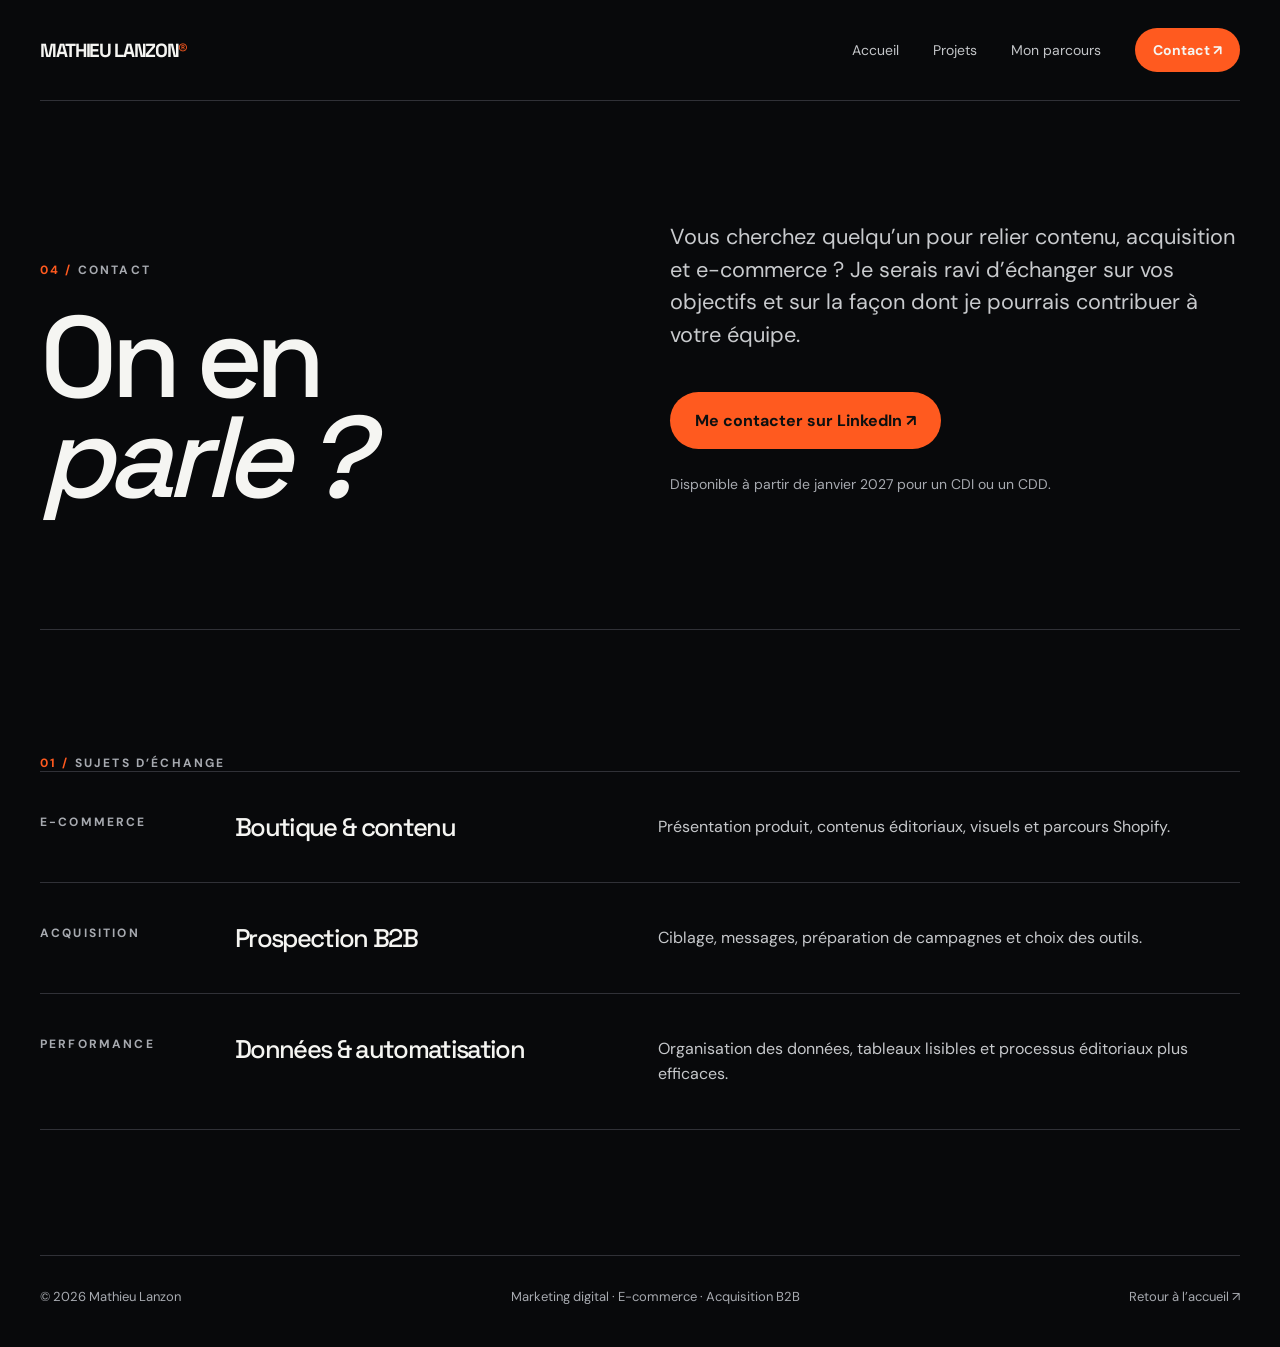
==== contact.html @ 125dd1b0 "Publier le portfolio de Mathieu Lanzon" ====
<!doctype html><html lang="fr"><head><meta charset="utf-8"><meta name="viewport" content="width=device-width,initial-scale=1"><meta name="theme-color" content="#08090b"><meta name="description" content="Contacter Mathieu Lanzon pour échanger autour du marketing digital, de l’acquisition B2B et du e-commerce."><title>Contact — Mathieu Lanzon</title><link rel="stylesheet" href="styles.css"></head><body><a class="skip" href="#main">Aller au contenu</a><header class="site-header wrap"><a class="brand" href="index.html">MATHIEU LANZON<b>®</b></a><button class="menu-toggle" aria-controls="navigation" aria-expanded="false">Menu</button><nav class="nav" id="navigation" aria-label="Navigation principale"><a href="index.html">Accueil</a><a href="projets.html">Projets</a><a href="parcours.html">Mon parcours</a><a class="nav-contact" href="contact.html" aria-current="page">Contact ↗</a></nav></header><main id="main"><section class="contact-panel wrap"><div><div class="eyebrow"><span>04 /</span> Contact</div><h1>On en <em>parle&nbsp;?</em></h1></div><div><p class="lead">Vous cherchez quelqu’un pour relier contenu, acquisition et e-commerce ? Je serais ravi d’échanger sur vos objectifs et sur la façon dont je pourrais contribuer à votre équipe.</p><div class="contact-actions"><a class="pill" href="https://fr.linkedin.com/in/mathieu-lanzon" target="_blank" rel="noopener noreferrer">Me contacter sur LinkedIn ↗</a></div><p class="contact-note">Disponible à partir de janvier 2027 pour un CDI ou un CDD.</p></div></section><section class="section wrap"><div class="eyebrow"><span>01 /</span> Sujets d’échange</div><div class="timeline"><div class="timeline-row"><span class="micro">E-commerce</span><h3>Boutique & contenu</h3><p>Présentation produit, contenus éditoriaux, visuels et parcours Shopify.</p></div><div class="timeline-row"><span class="micro">Acquisition</span><h3>Prospection B2B</h3><p>Ciblage, messages, préparation de campagnes et choix des outils.</p></div><div class="timeline-row"><span class="micro">Performance</span><h3>Données & automatisation</h3><p>Organisation des données, tableaux lisibles et processus éditoriaux plus efficaces.</p></div></div></section></main><footer class="footer wrap"><span>© 2026 Mathieu Lanzon</span><span>Marketing digital · E-commerce · Acquisition B2B</span><a href="index.html">Retour à l’accueil ↗</a></footer><script src="site.js" defer></script></body></html>
---- styles.css ----
@import url('https://fonts.googleapis.com/css2?family=DM+Sans:wght@400;500;600;700&family=Space+Grotesk:wght@400;500;600;700&display=swap');
:root{color-scheme:dark;--bg:#08090b;--ink:#f5f5f2;--muted:#a7aab0;--line:#303137;--accent:#ff5a1f;font-family:'DM Sans',Arial,sans-serif}*{box-sizing:border-box}html{scroll-behavior:smooth}body{margin:0;background:var(--bg);color:var(--ink);font-size:16px}a{color:inherit;text-decoration:none}button{font:inherit}img{max-width:100%}.wrap{width:min(1320px,calc(100% - 80px));margin:auto}.site-header{position:relative;z-index:3;display:flex;align-items:center;justify-content:space-between;gap:24px;padding:28px 0;border-bottom:1px solid var(--line)}.brand{font:700 19px 'Space Grotesk',sans-serif;letter-spacing:-.07em}.brand b{color:var(--accent)}.nav{display:flex;align-items:center;gap:34px}.nav a{color:#c3c5c8;font-size:14px}.nav a:hover,.nav a[aria-current=page]{color:var(--ink)}.nav .nav-contact{color:var(--bg);background:var(--accent);padding:13px 18px;border-radius:100px;font-weight:700}.menu-toggle{display:none;background:none;color:var(--ink);border:1px solid var(--line);padding:9px 12px;border-radius:100px}.eyebrow,.micro{font-size:12px;letter-spacing:.18em;text-transform:uppercase;color:var(--muted);font-weight:700}.eyebrow span{color:var(--accent)}h1,h2,h3,p{margin-top:0}h1,h2,h3{font-family:'Space Grotesk',sans-serif;letter-spacing:-.065em}h1{font-size:clamp(4.4rem,10vw,10rem);line-height:.87;font-weight:500}h2{font-size:clamp(3.1rem,6.3vw,6.7rem);line-height:.95;font-weight:500}h3{font-size:clamp(1.8rem,2.8vw,3rem);line-height:1.02;font-weight:500}.lead{font-size:clamp(1.1rem,1.7vw,1.4rem);line-height:1.5;color:#c8cacd;max-width:640px}.hero{position:relative;overflow:hidden;min-height:760px;padding:100px 0 42px}.hero::before,.art::before{content:'';position:absolute;inset:0;background:radial-gradient(ellipse at 78% 32%,#ffbf4d 0%,#ff5a1f 13%,#7b1717 29%,transparent 58%),radial-gradient(ellipse at 67% 64%,#ff3b16 0%,#9f2021 12%,transparent 40%),#101417;filter:saturate(.95)}.hero::after,.art::after{content:'';position:absolute;inset:0;opacity:.23;pointer-events:none;background-image:url("data:image/svg+xml,%3Csvg viewBox='0 0 180 180' xmlns='http://www.w3.org/2000/svg'%3E%3Cfilter id='n'%3E%3CfeTurbulence type='fractalNoise' baseFrequency='.85' numOctaves='3' stitchTiles='stitch'/%3E%3C/filter%3E%3Crect width='100%25' height='100%25' filter='url(%23n)' opacity='.6'/%3E%3C/svg%3E")}.hero::before{inset:0 0 0 32%;background-image:linear-gradient(90deg,rgba(8,9,11,.98) 0%,rgba(8,9,11,.72) 18%,rgba(8,9,11,.08) 53%,rgba(8,9,11,.06) 100%),url("hero-portrait.png");background-size:cover;background-position:center center;filter:saturate(1.04) contrast(1.03);mask-image:linear-gradient(to right,transparent 0%,#000 18%)}.hero-content{position:relative;z-index:1}.hero h1{max-width:1050px;margin:44px 0 42px}.hero h1 em,.page-hero h1 em{font-style:normal;color:var(--accent)}.hero-bottom{display:flex;align-items:end;justify-content:space-between;gap:40px;margin-top:95px}.hero-bottom .lead{margin:0}.round-link{display:grid;place-items:center;width:118px;height:118px;flex:0 0 118px;border:1px solid #cdd0c9;border-radius:50%;font-size:43px;transition:.25s}.round-link:hover{background:var(--accent);color:#111;border-color:var(--accent);transform:rotate(-35deg)}.section{padding:125px 0;border-top:1px solid var(--line)}.section-top{display:flex;justify-content:space-between;align-items:start;gap:40px;margin-bottom:72px}.section-top h2{max-width:870px}.text-link{display:inline-flex;align-items:center;gap:16px;font-size:14px;font-weight:700;border-bottom:1px solid var(--ink);padding-bottom:10px;white-space:nowrap}.text-link:hover{color:var(--accent);border-color:var(--accent)}.card-grid{display:grid;grid-template-columns:repeat(2,1fr);gap:18px}.project-card{border:1px solid var(--line);background:#101114;min-height:470px;display:flex;flex-direction:column;justify-content:space-between;padding:36px;overflow:hidden;position:relative;transition:border .2s,transform .2s}.project-card:hover{border-color:var(--accent);transform:translateY(-4px)}.project-card::before{content:'';position:absolute;inset:0;opacity:.75;background:radial-gradient(circle at 72% 27%,var(--glow),transparent 48%);pointer-events:none}.project-card>*{position:relative}.card-meta{display:flex;justify-content:space-between;gap:20px}.card-meta span{font-size:12px;letter-spacing:.13em;text-transform:uppercase;color:#d0d0d2}.project-card h3{max-width:470px;margin-bottom:18px}.project-card p{color:#c2c4c7;max-width:490px;line-height:1.55;margin:0}.card-arrow{font-size:24px}.statement{display:grid;grid-template-columns:1fr 1.2fr;gap:80px}.statement p{font:500 clamp(1.7rem,3.3vw,3.6rem)/1.13 'Space Grotesk',sans-serif;letter-spacing:-.055em}.statement p strong{color:var(--accent);font-weight:500}.page-hero{padding:125px 0 105px;border-bottom:1px solid var(--line)}.page-hero h1{font-size:clamp(4.1rem,9vw,9rem);max-width:1100px;margin:35px 0}.page-hero .lead{margin:0}.case{display:grid;grid-template-columns:300px 1fr;gap:70px;padding:105px 0;border-bottom:1px solid var(--line)}.case:last-of-type{border-bottom:0}.case-index{position:sticky;top:40px;height:max-content}.case-index .micro{display:block;margin-bottom:20px}.case-index a{color:var(--accent);font-weight:700}.case-body h2{font-size:clamp(2.8rem,5.5vw,5.8rem);max-width:900px}.case-body .lead{max-width:760px}.case-steps{display:grid;grid-template-columns:repeat(3,1fr);gap:20px;margin-top:70px}.case-steps div{border-top:1px solid #767980;padding-top:20px}.case-steps b{font-size:12px;text-transform:uppercase;letter-spacing:.14em;color:var(--accent)}.case-steps p{line-height:1.55;color:#c9cace;margin:16px 0 0}.timeline{border-top:1px solid var(--line)}.timeline-row{display:grid;grid-template-columns:160px 1fr 1.5fr;gap:35px;padding:42px 0;border-bottom:1px solid var(--line)}.timeline-row p{line-height:1.6;color:#c6c8cb;margin:0}.timeline-row h3{font-size:clamp(1.5rem,2vw,2.2rem);margin:0}.contact-panel{display:grid;grid-template-columns:1fr 1fr;gap:60px;align-items:end;padding:120px 0}.contact-panel h1{font-size:clamp(4.1rem,9vw,9rem);margin:30px 0 0}.contact-panel .lead{margin-bottom:40px}.contact-actions{display:flex;gap:12px;flex-wrap:wrap}.pill{display:inline-block;background:var(--accent);color:#0d1010;border-radius:100px;padding:18px 25px;font-weight:700}.pill:hover{background:#f0ffba}.pill.ghost{background:transparent;color:var(--ink);border:1px solid #777a7d}.contact-note{color:var(--muted);font-size:14px;line-height:1.5;margin-top:25px}.footer{border-top:1px solid var(--line);padding:32px 0 42px;display:flex;justify-content:space-between;gap:30px;font-size:13px;color:var(--muted)}.footer a:hover{color:var(--accent)}.art{height:390px;position:relative;overflow:hidden;background:#101417}.art::before{inset:0}.art-label{position:absolute;z-index:1;bottom:26px;left:30px;font:500 clamp(2rem,4vw,4rem)/1 'Space Grotesk',sans-serif;letter-spacing:-.07em}.skip{position:absolute;left:-9999px}.skip:focus{left:10px;top:10px;z-index:10;background:var(--accent);color:#111;padding:10px}@media(max-width:800px){.wrap{width:min(100% - 36px,1320px)}.site-header{padding:20px 0}.menu-toggle{display:block}.nav{display:none;position:absolute;top:69px;left:0;right:0;padding:24px;background:#131518;border:1px solid var(--line);flex-direction:column;align-items:stretch;gap:20px}.nav.open{display:flex}.hero{min-height:620px;padding:85px 0 35px}.hero::before{inset:0;opacity:.5;mask-image:linear-gradient(to bottom,#000,transparent 78%)}.hero h1{font-size:clamp(3.6rem,13vw,7rem)}.hero-bottom{margin-top:90px;align-items:center}.round-link{width:82px;height:82px;flex-basis:82px;font-size:30px}.section{padding:80px 0}.section-top,.statement,.contact-panel{display:block}.section-top h2{margin:25px 0}.card-grid{grid-template-columns:1fr}.project-card{min-height:350px}.case{display:block;padding:75px 0}.case-index{position:static;margin-bottom:30px}.case-steps{grid-template-columns:1fr;margin-top:45px}.timeline-row{grid-template-columns:1fr;gap:10px}.contact-panel{padding:85px 0}.contact-panel h1{margin-bottom:50px}.footer{flex-direction:column}.page-hero{padding:90px 0 75px}}@media(max-width:480px){.hero h1,.page-hero h1,.contact-panel h1{font-size:clamp(3.1rem,13vw,4.7rem)}.hero-bottom{display:block}.round-link{margin-top:30px}.project-card{padding:24px}.card-meta{gap:8px}.card-meta span{font-size:11px}}
.skill-pills{display:flex;flex-wrap:wrap;gap:10px;margin:-8px 0 38px;max-width:780px}.skill-pills span{display:inline-flex;align-items:center;min-height:42px;padding:10px 18px;border:1px solid rgba(255,255,255,.58);border-radius:999px;background:rgba(8,9,11,.32);backdrop-filter:blur(8px);font-size:14px;font-weight:600;color:#fff}.skill-pills span:hover{border-color:var(--accent);background:rgba(255,90,31,.18)}@media(max-width:800px){.skill-pills{margin:0 0 38px;gap:8px}.skill-pills span{min-height:38px;padding:8px 14px;font-size:13px}}
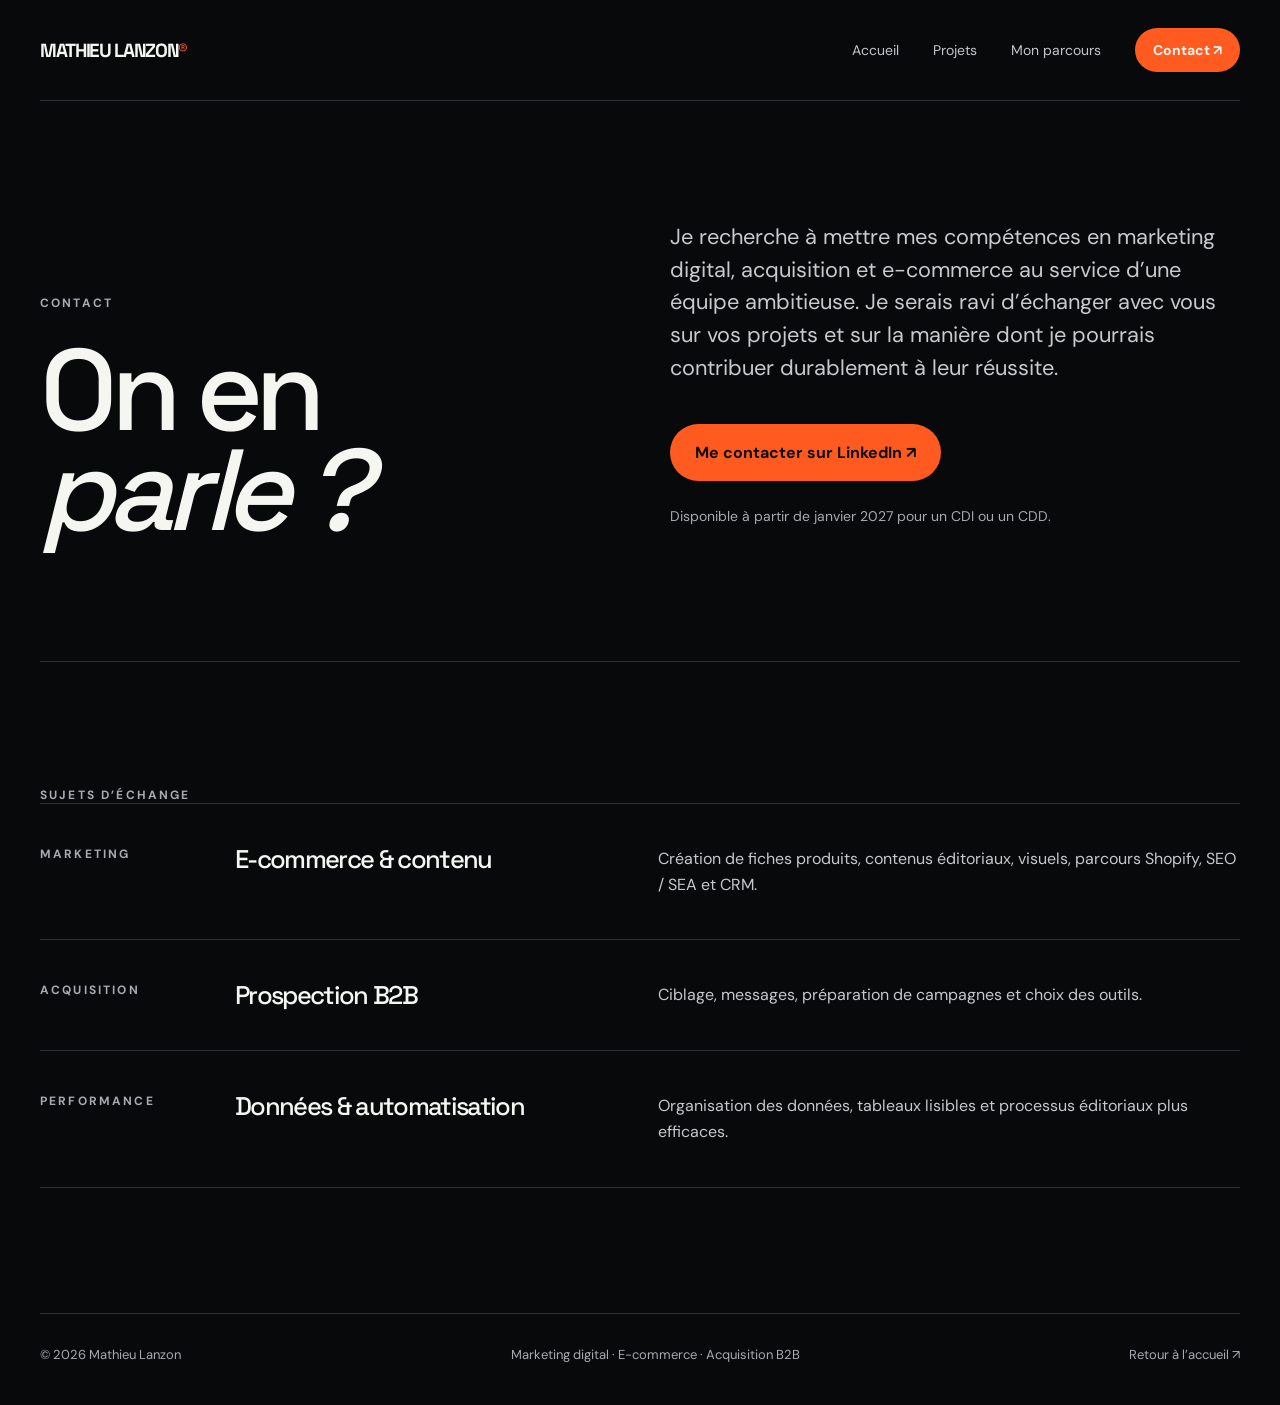
==== commit 76298968: "Update contact page content" ====
--- a/contact.html
+++ b/contact.html
@@ -1 +1 @@
-<!doctype html><html lang="fr"><head><meta charset="utf-8"><meta name="viewport" content="width=device-width,initial-scale=1"><meta name="theme-color" content="#08090b"><meta name="description" content="Contacter Mathieu Lanzon pour échanger autour du marketing digital, de l’acquisition B2B et du e-commerce."><title>Contact — Mathieu Lanzon</title><link rel="stylesheet" href="styles.css"></head><body><a class="skip" href="#main">Aller au contenu</a><header class="site-header wrap"><a class="brand" href="index.html">MATHIEU LANZON<b>®</b></a><button class="menu-toggle" aria-controls="navigation" aria-expanded="false">Menu</button><nav class="nav" id="navigation" aria-label="Navigation principale"><a href="index.html">Accueil</a><a href="projets.html">Projets</a><a href="parcours.html">Mon parcours</a><a class="nav-contact" href="contact.html" aria-current="page">Contact ↗</a></nav></header><main id="main"><section class="contact-panel wrap"><div><div class="eyebrow"><span>04 /</span> Contact</div><h1>On en <em>parle&nbsp;?</em></h1></div><div><p class="lead">Vous cherchez quelqu’un pour relier contenu, acquisition et e-commerce ? Je serais ravi d’échanger sur vos objectifs et sur la façon dont je pourrais contribuer à votre équipe.</p><div class="contact-actions"><a class="pill" href="https://fr.linkedin.com/in/mathieu-lanzon" target="_blank" rel="noopener noreferrer">Me contacter sur LinkedIn ↗</a></div><p class="contact-note">Disponible à partir de janvier 2027 pour un CDI ou un CDD.</p></div></section><section class="section wrap"><div class="eyebrow"><span>01 /</span> Sujets d’échange</div><div class="timeline"><div class="timeline-row"><span class="micro">E-commerce</span><h3>Boutique & contenu</h3><p>Présentation produit, contenus éditoriaux, visuels et parcours Shopify.</p></div><div class="timeline-row"><span class="micro">Acquisition</span><h3>Prospection B2B</h3><p>Ciblage, messages, préparation de campagnes et choix des outils.</p></div><div class="timeline-row"><span class="micro">Performance</span><h3>Données & automatisation</h3><p>Organisation des données, tableaux lisibles et processus éditoriaux plus efficaces.</p></div></div></section></main><footer class="footer wrap"><span>© 2026 Mathieu Lanzon</span><span>Marketing digital · E-commerce · Acquisition B2B</span><a href="index.html">Retour à l’accueil ↗</a></footer><script src="site.js" defer></script></body></html>
+<!doctype html><html lang="fr"><head><meta charset="utf-8"><meta name="viewport" content="width=device-width,initial-scale=1"><meta name="theme-color" content="#08090b"><meta name="description" content="Contacter Mathieu Lanzon pour échanger autour du marketing digital, de l’acquisition B2B et du e-commerce."><title>Contact — Mathieu Lanzon</title><link rel="stylesheet" href="styles.css"></head><body><a class="skip" href="#main">Aller au contenu</a><header class="site-header wrap"><a class="brand" href="index.html">MATHIEU LANZON<b>®</b></a><button class="menu-toggle" aria-controls="navigation" aria-expanded="false">Menu</button><nav class="nav" id="navigation" aria-label="Navigation principale"><a href="index.html">Accueil</a><a href="projets.html">Projets</a><a href="parcours.html">Mon parcours</a><a class="nav-contact" href="contact.html" aria-current="page">Contact ↗</a></nav></header><main id="main"><section class="contact-panel wrap"><div><div class="eyebrow">Contact</div><h1>On en <em>parle&nbsp;?</em></h1></div><div><p class="lead">Je recherche à mettre mes compétences en marketing digital, acquisition et e-commerce au service d’une équipe ambitieuse. Je serais ravi d’échanger avec vous sur vos projets et sur la manière dont je pourrais contribuer durablement à leur réussite.</p><div class="contact-actions"><a class="pill" href="https://fr.linkedin.com/in/mathieu-lanzon" target="_blank" rel="noopener noreferrer">Me contacter sur LinkedIn ↗</a></div><p class="contact-note">Disponible à partir de janvier 2027 pour un CDI ou un CDD.</p></div></section><section class="section wrap"><div class="eyebrow">Sujets d’échange</div><div class="timeline"><div class="timeline-row"><span class="micro">Marketing</span><h3>E-commerce & contenu</h3><p>Création de fiches produits, contenus éditoriaux, visuels, parcours Shopify, SEO / SEA et CRM.</p></div><div class="timeline-row"><span class="micro">Acquisition</span><h3>Prospection B2B</h3><p>Ciblage, messages, préparation de campagnes et choix des outils.</p></div><div class="timeline-row"><span class="micro">Performance</span><h3>Données & automatisation</h3><p>Organisation des données, tableaux lisibles et processus éditoriaux plus efficaces.</p></div></div></section></main><footer class="footer wrap"><span>© 2026 Mathieu Lanzon</span><span>Marketing digital · E-commerce · Acquisition B2B</span><a href="index.html">Retour à l’accueil ↗</a></footer><script src="site.js" defer></script></body></html>
